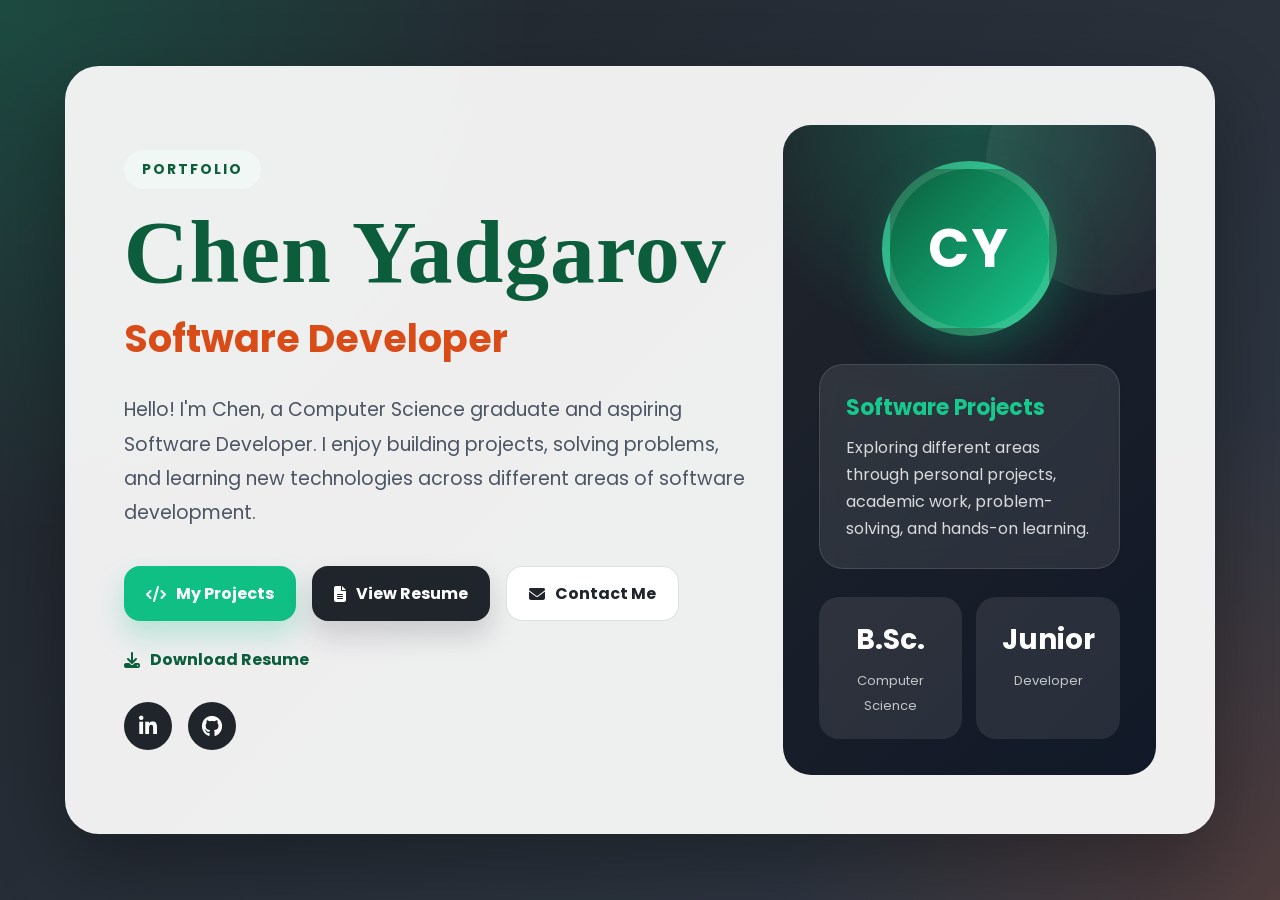
==== home.html @ 61faf432 "add full web project" ====
<!DOCTYPE html>
<html lang="en">

<head>
  <meta charset="UTF-8" />
  <meta name="viewport" content="width=device-width, initial-scale=1" />

  <title>Home | Chen Yadgarov</title>

  <!-- Google Font -->
  <link href="https://fonts.googleapis.com/css2?family=Poppins:wght@300;400;500;600;700&display=swap"
    rel="stylesheet" />

  <!-- Font Awesome Icons -->
  <link rel="stylesheet" href="https://cdnjs.cloudflare.com/ajax/libs/font-awesome/6.5.1/css/all.min.css" />

  <!-- CSS File -->
  <link rel="stylesheet" href="styleHome.css" />
</head>

<body>

  <main class="home-page">

    <section class="hero-card">

      <!-- Left side -->
      <div class="hero-content">

        <span class="page-label">Portfolio</span>

        <h1>Chen Yadgarov</h1>

        <h2>Software Developer</h2>

        <p>
          Hello! I'm Chen, a Computer Science graduate and aspiring Software Developer.
          I enjoy building projects, solving problems, and learning new technologies
          across different areas of software development.
        </p>

        <div class="btn-group">
          <a href="projects.html" class="btn primary-btn">
            <i class="fa-solid fa-code"></i>
            My Projects
          </a>

          <a href="resumee.html" class="btn secondary-btn">
            <i class="fa-solid fa-file-lines"></i>
            View Resume
          </a>

          <a href="contact.html" class="btn outline-btn">
            <i class="fa-solid fa-envelope"></i>
            Contact Me
          </a>
        </div>

        <a href="img/ChenYadgarovCV.pdf" download class="download-link">
          <i class="fa-solid fa-download"></i>
          Download Resume
        </a>

        <div class="social-links">
          <a href="https://linkedin.com/in/chen-levi-12353b30" target="_blank" rel="noopener noreferrer"
            aria-label="LinkedIn">
            <i class="fa-brands fa-linkedin-in"></i>
          </a>

          <a href="https://github.com/chenyadgarov" target="_blank" rel="noopener noreferrer" aria-label="GitHub">
            <i class="fa-brands fa-github"></i>
          </a>
        </div>

      </div>

      <!-- Right side -->
      <aside class="hero-side">

        <div class="profile-circle">
          CY
        </div>

        <div class="info-card">
          <h3>Software Projects</h3>
          <p>
            Exploring different areas through personal projects,
            academic work, problem-solving, and hands-on learning.
          </p>
        </div>

        <div class="mini-stats">
          <div>
            <strong>B.Sc.</strong>
            <span>Computer Science</span>
          </div>

          <div>
            <strong>Junior</strong>
            <span>Developer</span>
          </div>
        </div>

      </aside>

    </section>

  </main>

</body>

</html>
---- styleHome.css ----
/* ===== RESET ===== */
* {
  margin: 0;
  padding: 0;
  box-sizing: border-box;
}

/* ===== GENERAL ===== */
body {
  font-family: "Poppins", sans-serif;
  background-color: #20252b;
  color: #1f2937;
}

/* ===== PAGE BACKGROUND ===== */
.home-page {
  min-height: 100vh;
  padding: 60px 28px;

  background:
    radial-gradient(circle at top left, rgba(15, 191, 132, 0.24), transparent 34%),
    radial-gradient(circle at bottom right, rgba(217, 75, 23, 0.18), transparent 32%),
    linear-gradient(135deg, #20252b, #303946);

  display: flex;
  align-items: center;
  justify-content: center;
}

/* ===== MAIN CARD ===== */
.hero-card {
  width: min(1300px, 94%);
  min-height: 650px;

  display: grid;
  grid-template-columns: 1.25fr 0.75fr;
  gap: 36px;

  background-color: rgba(247, 247, 247, 0.96);
  border-radius: 34px;
  padding: 58px;

  box-shadow: 0 30px 80px rgba(0, 0, 0, 0.32);
  border: 1px solid rgba(255, 255, 255, 0.16);
}

/* ===== LEFT CONTENT ===== */
.hero-content {
  display: flex;
  flex-direction: column;
  justify-content: center;
}

.page-label {
  width: fit-content;
  margin-bottom: 18px;
  padding: 9px 18px;

  border-radius: 999px;
  background-color: #f0f7f4;
  color: #0b5d3b;

  font-size: 14px;
  font-weight: 700;
  letter-spacing: 2px;
  text-transform: uppercase;
}

.hero-content h1 {
  margin: 0 0 14px;

  font-family: "Georgia", serif;
  font-size: clamp(54px, 7vw, 96px);
  line-height: 1;
  color: #0b5d3b;
  font-weight: 700;
  letter-spacing: 1px;
}

.hero-content h2 {
  margin: 0 0 26px;

  font-size: clamp(25px, 3vw, 38px);
  color: #d94b17;
  font-weight: 700;
}

.hero-content p {
  max-width: 760px;
  margin: 0 0 36px;

  font-size: 19px;
  line-height: 1.8;
  color: #4b5563;
}

/* ===== BUTTONS ===== */
.btn-group {
  display: flex;
  flex-wrap: wrap;
  gap: 16px;
  margin-bottom: 22px;
}

.btn {
  min-height: 52px;
  padding: 14px 22px;

  border-radius: 16px;
  text-decoration: none;

  display: inline-flex;
  align-items: center;
  justify-content: center;
  gap: 10px;

  font-size: 16px;
  font-weight: 700;

  transition:
    transform 0.2s ease,
    box-shadow 0.2s ease,
    background-color 0.2s ease;
}

.primary-btn {
  background-color: #0fbf84;
  color: white;
  box-shadow: 0 14px 28px rgba(15, 191, 132, 0.25);
}

.primary-btn:hover {
  background-color: #0b9f70;
  transform: translateY(-2px);
  box-shadow: 0 18px 36px rgba(15, 191, 132, 0.3);
}

.secondary-btn {
  background-color: #20252b;
  color: white;
  box-shadow: 0 14px 28px rgba(32, 37, 43, 0.18);
}

.secondary-btn:hover {
  background-color: #111827;
  transform: translateY(-2px);
}

.outline-btn {
  background-color: white;
  color: #20252b;
  border: 1px solid rgba(32, 37, 43, 0.14);
}

.outline-btn:hover {
  background-color: #f3f4f6;
  transform: translateY(-2px);
}

/* ===== DOWNLOAD LINK ===== */
.download-link {
  width: fit-content;
  margin-top: 4px;

  display: inline-flex;
  align-items: center;
  gap: 10px;

  color: #0b5d3b;
  font-size: 16px;
  font-weight: 700;
  text-decoration: none;
}

.download-link:hover {
  text-decoration: underline;
}

/* ===== SOCIAL LINKS ===== */
.social-links {
  margin-top: 30px;

  display: flex;
  gap: 16px;
}

.social-links a {
  width: 48px;
  height: 48px;

  border-radius: 50%;
  background-color: #20252b;
  color: white;

  display: flex;
  align-items: center;
  justify-content: center;

  font-size: 21px;
  text-decoration: none;

  transition:
    transform 0.2s ease,
    background-color 0.2s ease;
}

.social-links a:hover {
  background-color: #0fbf84;
  transform: translateY(-4px);
}

/* ===== RIGHT SIDE ===== */
.hero-side {
  border-radius: 28px;
  padding: 36px;

  background:
    radial-gradient(circle at top, rgba(22, 201, 141, 0.28), transparent 34%),
    linear-gradient(135deg, #20252b, #111827);

  color: white;

  display: flex;
  flex-direction: column;
  justify-content: center;
  align-items: center;
  gap: 28px;

  position: relative;
  overflow: hidden;
}

.hero-side::before {
  content: "";
  position: absolute;

  width: 260px;
  height: 260px;
  border-radius: 50%;

  background-color: rgba(255, 255, 255, 0.06);

  top: -90px;
  right: -90px;
}

/* ===== PROFILE CIRCLE ===== */
.profile-circle {
  width: 175px;
  height: 175px;
  border-radius: 50%;

  background: linear-gradient(135deg, #0b5d3b, #16c98d);
  color: white;

  display: flex;
  align-items: center;
  justify-content: center;

  font-size: 54px;
  font-weight: 700;
  letter-spacing: 3px;

  box-shadow: 0 18px 45px rgba(15, 191, 132, 0.25);
  border: 8px solid rgba(255, 255, 255, 0.12);

  position: relative;
  z-index: 2;
}

/* ===== INFO CARD ===== */
.info-card {
  width: 100%;
  padding: 26px;

  border-radius: 24px;
  background-color: rgba(255, 255, 255, 0.09);
  backdrop-filter: blur(10px);

  border: 1px solid rgba(255, 255, 255, 0.12);

  position: relative;
  z-index: 2;
}

.info-card h3 {
  margin: 0 0 10px;

  font-size: 22px;
  color: #16c98d;
}

.info-card p {
  margin: 0;

  font-size: 16px;
  line-height: 1.7;
  color: rgba(255, 255, 255, 0.82);
}

/* ===== MINI STATS ===== */
.mini-stats {
  width: 100%;

  display: grid;
  grid-template-columns: repeat(2, 1fr);
  gap: 14px;

  position: relative;
  z-index: 2;
}

.mini-stats div {
  padding: 22px 14px;

  border-radius: 20px;
  background-color: rgba(255, 255, 255, 0.09);

  text-align: center;
}

.mini-stats strong {
  display: block;
  margin-bottom: 6px;

  font-size: 28px;
  color: white;
}

.mini-stats span {
  font-size: 13px;
  color: rgba(255, 255, 255, 0.72);
}

/* ===== RESPONSIVE - TABLET ===== */
@media (max-width: 1000px) {
  .home-page {
    padding: 42px 20px;
  }

  .hero-card {
    grid-template-columns: 1fr;
    padding: 42px;
  }

  .hero-side {
    min-height: 420px;
  }

  .hero-content {
    text-align: center;
    align-items: center;
  }

  .hero-content p {
    margin-left: auto;
    margin-right: auto;
  }

  .btn-group,
  .social-links {
    justify-content: center;
  }
}

/* ===== RESPONSIVE - MOBILE ===== */
@media (max-width: 600px) {
  .home-page {
    padding: 28px 14px;
  }

  .hero-card {
    width: 100%;
    padding: 28px;
    border-radius: 26px;
  }

  .hero-content h1 {
    font-size: 48px;
  }

  .hero-content h2 {
    font-size: 24px;
  }

  .hero-content p {
    font-size: 16px;
  }

  .btn-group {
    flex-direction: column;
    width: 100%;
  }

  .btn {
    width: 100%;
  }

  .download-link {
    justify-content: center;
  }

  .hero-side {
    padding: 28px;
    min-height: auto;
  }

  .profile-circle {
    width: 135px;
    height: 135px;
    font-size: 40px;
  }

  .mini-stats {
    grid-template-columns: 1fr;
  }
}
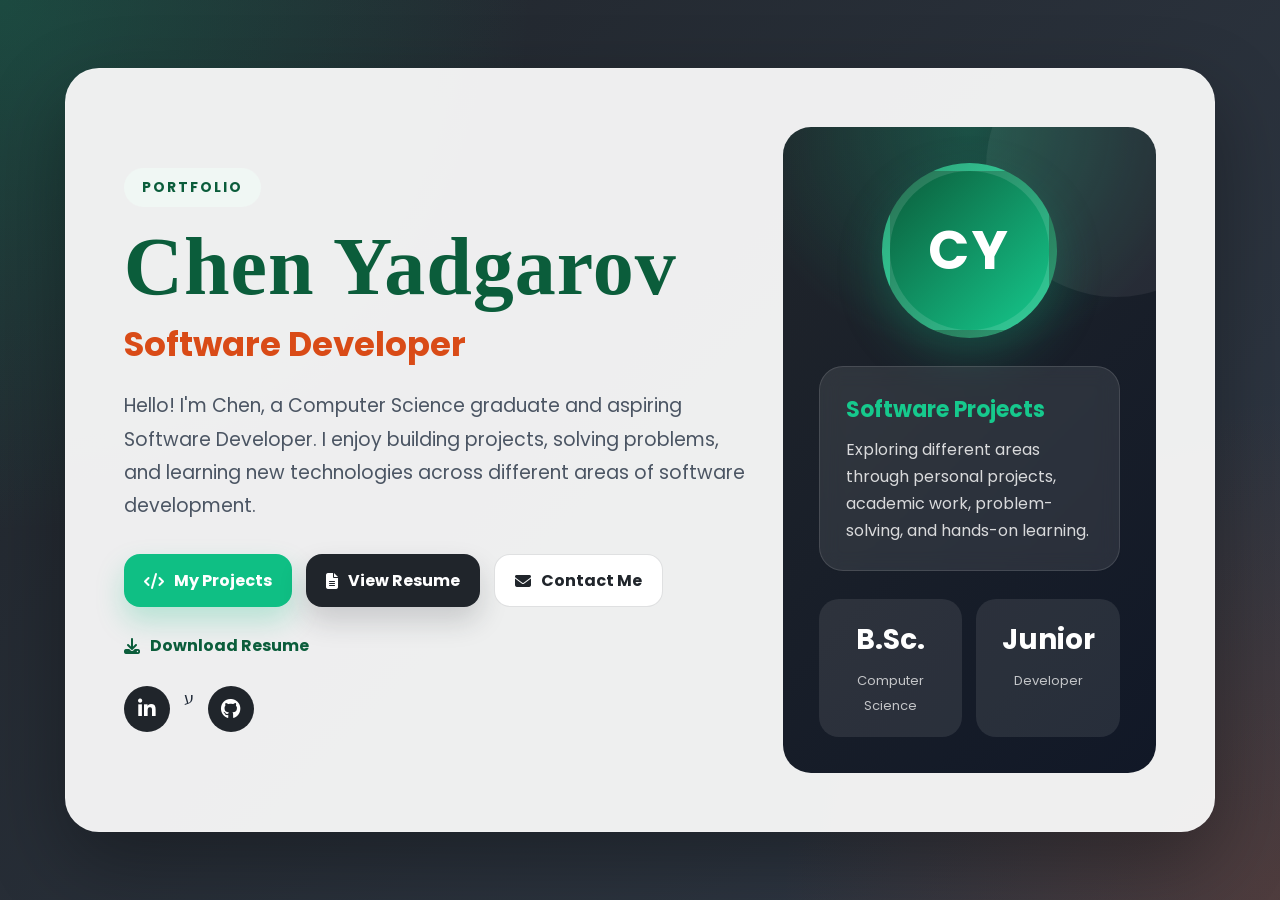
==== commit d73483ab: "Update LinkedIn profile link" ====
--- a/home.html
+++ b/home.html
@@ -62,10 +62,10 @@
         </a>
 
         <div class="social-links">
-          <a href="https://linkedin.com/in/chen-levi-12353b30" target="_blank" rel="noopener noreferrer"
+          <a href="https://www.linkedin.com/in/chen-yadgarov-12353b305" target="_blank" rel="noopener noreferrer"
             aria-label="LinkedIn">
             <i class="fa-brands fa-linkedin-in"></i>
-          </a>
+          </a>ע
 
           <a href="https://github.com/chenyadgarov" target="_blank" rel="noopener noreferrer" aria-label="GitHub">
             <i class="fa-brands fa-github"></i>
--- a/styleHome.css
+++ b/styleHome.css
@@ -6,6 +6,14 @@
 }
 
 /* ===== GENERAL ===== */
+html,
+body {
+  width: 100%;
+  min-height: 100%;
+  overflow-x: hidden;
+  overflow-y: auto;
+}
+
 body {
   font-family: "Poppins", sans-serif;
   background-color: #20252b;
@@ -15,7 +23,7 @@
 /* ===== PAGE BACKGROUND ===== */
 .home-page {
   min-height: 100vh;
-  padding: 60px 28px;
+  padding: clamp(24px, 5vw, 60px) clamp(14px, 4vw, 28px);
 
   background:
     radial-gradient(circle at top left, rgba(15, 191, 132, 0.24), transparent 34%),
@@ -30,15 +38,15 @@
 /* ===== MAIN CARD ===== */
 .hero-card {
   width: min(1300px, 94%);
-  min-height: 650px;
+  min-height: min(650px, calc(100vh - 80px));
 
   display: grid;
-  grid-template-columns: 1.25fr 0.75fr;
-  gap: 36px;
+  grid-template-columns: minmax(0, 1.25fr) minmax(300px, 0.75fr);
+  gap: clamp(24px, 4vw, 36px);
 
   background-color: rgba(247, 247, 247, 0.96);
-  border-radius: 34px;
-  padding: 58px;
+  border-radius: clamp(24px, 4vw, 34px);
+  padding: clamp(28px, 5vw, 58px);
 
   box-shadow: 0 30px 80px rgba(0, 0, 0, 0.32);
   border: 1px solid rgba(255, 255, 255, 0.16);
@@ -49,6 +57,7 @@
   display: flex;
   flex-direction: column;
   justify-content: center;
+  min-width: 0;
 }
 
 .page-label {
@@ -60,7 +69,7 @@
   background-color: #f0f7f4;
   color: #0b5d3b;
 
-  font-size: 14px;
+  font-size: clamp(12px, 2.5vw, 14px);
   font-weight: 700;
   letter-spacing: 2px;
   text-transform: uppercase;
@@ -70,27 +79,28 @@
   margin: 0 0 14px;
 
   font-family: "Georgia", serif;
-  font-size: clamp(54px, 7vw, 96px);
-  line-height: 1;
+  font-size: clamp(38px, 8vw, 82px);
+  line-height: 1.03;
   color: #0b5d3b;
   font-weight: 700;
   letter-spacing: 1px;
 }
 
 .hero-content h2 {
-  margin: 0 0 26px;
-
-  font-size: clamp(25px, 3vw, 38px);
+  margin: 0 0 24px;
+
+  font-size: clamp(20px, 4vw, 34px);
+  line-height: 1.25;
   color: #d94b17;
   font-weight: 700;
 }
 
 .hero-content p {
   max-width: 760px;
-  margin: 0 0 36px;
-
-  font-size: 19px;
-  line-height: 1.8;
+  margin: 0 0 32px;
+
+  font-size: clamp(15px, 2.8vw, 19px);
+  line-height: 1.75;
   color: #4b5563;
 }
 
@@ -98,13 +108,13 @@
 .btn-group {
   display: flex;
   flex-wrap: wrap;
-  gap: 16px;
+  gap: 14px;
   margin-bottom: 22px;
 }
 
 .btn {
-  min-height: 52px;
-  padding: 14px 22px;
+  min-height: 50px;
+  padding: 13px 20px;
 
   border-radius: 16px;
   text-decoration: none;
@@ -114,7 +124,7 @@
   justify-content: center;
   gap: 10px;
 
-  font-size: 16px;
+  font-size: clamp(14px, 2.5vw, 16px);
   font-weight: 700;
 
   transition:
@@ -167,7 +177,7 @@
   gap: 10px;
 
   color: #0b5d3b;
-  font-size: 16px;
+  font-size: clamp(14px, 2.5vw, 16px);
   font-weight: 700;
   text-decoration: none;
 }
@@ -178,15 +188,16 @@
 
 /* ===== SOCIAL LINKS ===== */
 .social-links {
-  margin-top: 30px;
-
-  display: flex;
-  gap: 16px;
+  margin-top: 28px;
+
+  display: flex;
+  flex-wrap: wrap;
+  gap: 14px;
 }
 
 .social-links a {
-  width: 48px;
-  height: 48px;
+  width: 46px;
+  height: 46px;
 
   border-radius: 50%;
   background-color: #20252b;
@@ -196,7 +207,7 @@
   align-items: center;
   justify-content: center;
 
-  font-size: 21px;
+  font-size: 20px;
   text-decoration: none;
 
   transition:
@@ -212,7 +223,7 @@
 /* ===== RIGHT SIDE ===== */
 .hero-side {
   border-radius: 28px;
-  padding: 36px;
+  padding: clamp(24px, 4vw, 36px);
 
   background:
     radial-gradient(circle at top, rgba(22, 201, 141, 0.28), transparent 34%),
@@ -224,10 +235,11 @@
   flex-direction: column;
   justify-content: center;
   align-items: center;
-  gap: 28px;
+  gap: clamp(20px, 4vw, 28px);
 
   position: relative;
   overflow: hidden;
+  min-width: 0;
 }
 
 .hero-side::before {
@@ -246,8 +258,8 @@
 
 /* ===== PROFILE CIRCLE ===== */
 .profile-circle {
-  width: 175px;
-  height: 175px;
+  width: clamp(118px, 18vw, 175px);
+  height: clamp(118px, 18vw, 175px);
   border-radius: 50%;
 
   background: linear-gradient(135deg, #0b5d3b, #16c98d);
@@ -257,7 +269,7 @@
   align-items: center;
   justify-content: center;
 
-  font-size: 54px;
+  font-size: clamp(36px, 7vw, 54px);
   font-weight: 700;
   letter-spacing: 3px;
 
@@ -271,7 +283,7 @@
 /* ===== INFO CARD ===== */
 .info-card {
   width: 100%;
-  padding: 26px;
+  padding: clamp(20px, 4vw, 26px);
 
   border-radius: 24px;
   background-color: rgba(255, 255, 255, 0.09);
@@ -286,14 +298,14 @@
 .info-card h3 {
   margin: 0 0 10px;
 
-  font-size: 22px;
+  font-size: clamp(18px, 3.5vw, 22px);
   color: #16c98d;
 }
 
 .info-card p {
   margin: 0;
 
-  font-size: 16px;
+  font-size: clamp(14px, 2.8vw, 16px);
   line-height: 1.7;
   color: rgba(255, 255, 255, 0.82);
 }
@@ -303,7 +315,7 @@
   width: 100%;
 
   display: grid;
-  grid-template-columns: repeat(2, 1fr);
+  grid-template-columns: repeat(2, minmax(0, 1fr));
   gap: 14px;
 
   position: relative;
@@ -311,7 +323,7 @@
 }
 
 .mini-stats div {
-  padding: 22px 14px;
+  padding: 20px 12px;
 
   border-radius: 20px;
   background-color: rgba(255, 255, 255, 0.09);
@@ -323,7 +335,7 @@
   display: block;
   margin-bottom: 6px;
 
-  font-size: 28px;
+  font-size: clamp(23px, 5vw, 28px);
   color: white;
 }
 
@@ -335,16 +347,19 @@
 /* ===== RESPONSIVE - TABLET ===== */
 @media (max-width: 1000px) {
   .home-page {
-    padding: 42px 20px;
+    align-items: flex-start;
+    padding: 32px 18px;
   }
 
   .hero-card {
     grid-template-columns: 1fr;
-    padding: 42px;
+    width: min(760px, 96%);
+    min-height: auto;
+    padding: 36px;
   }
 
   .hero-side {
-    min-height: 420px;
+    min-height: auto;
   }
 
   .hero-content {
@@ -366,25 +381,37 @@
 /* ===== RESPONSIVE - MOBILE ===== */
 @media (max-width: 600px) {
   .home-page {
-    padding: 28px 14px;
+    display: block;
+    min-height: auto;
+    padding: 20px 12px 36px;
   }
 
   .hero-card {
     width: 100%;
-    padding: 28px;
-    border-radius: 26px;
+    min-height: auto;
+    padding: 22px;
+    border-radius: 24px;
+    gap: 24px;
+  }
+
+  .page-label {
+    margin-bottom: 14px;
+    letter-spacing: 1.4px;
   }
 
   .hero-content h1 {
-    font-size: 48px;
+    font-size: clamp(34px, 11vw, 46px);
   }
 
   .hero-content h2 {
-    font-size: 24px;
+    font-size: clamp(19px, 6vw, 24px);
+    margin-bottom: 20px;
   }
 
   .hero-content p {
-    font-size: 16px;
+    font-size: 15.5px;
+    line-height: 1.7;
+    margin-bottom: 24px;
   }
 
   .btn-group {
@@ -394,6 +421,7 @@
 
   .btn {
     width: 100%;
+    min-height: 48px;
   }
 
   .download-link {
@@ -401,17 +429,39 @@
   }
 
   .hero-side {
-    padding: 28px;
+    padding: 22px;
+    border-radius: 22px;
     min-height: auto;
   }
 
   .profile-circle {
-    width: 135px;
-    height: 135px;
-    font-size: 40px;
+    width: 118px;
+    height: 118px;
+    font-size: 34px;
+    border-width: 6px;
+  }
+
+  .info-card {
+    text-align: center;
   }
 
   .mini-stats {
     grid-template-columns: 1fr;
   }
+}
+
+/* ===== VERY SMALL PHONES ===== */
+@media (max-width: 380px) {
+  .hero-card {
+    padding: 18px;
+  }
+
+  .hero-content h1 {
+    font-size: 32px;
+  }
+
+  .social-links a {
+    width: 42px;
+    height: 42px;
+  }
 }
